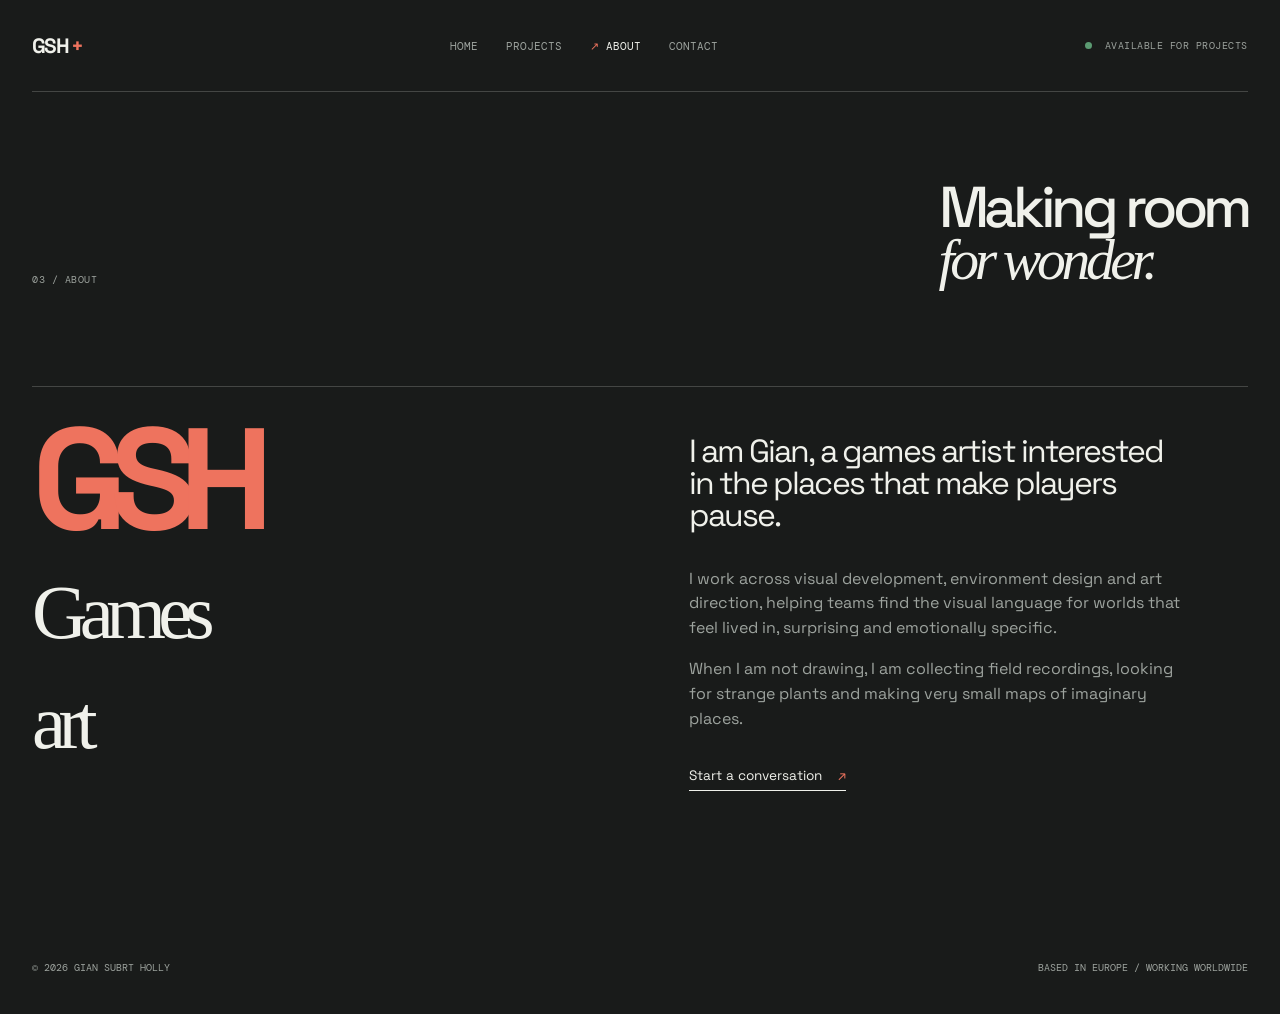
==== about.html @ 165f2a1d "Initial commit message for the changes made to the project." ====
<!doctype html>
<html lang="en">
<head>
  <meta charset="utf-8"><meta name="viewport" content="width=device-width, initial-scale=1"><meta name="description" content="About Gian Subrt Holly, games artist"><title>About | Gian Subrt Holly</title>
  <link rel="preconnect" href="https://fonts.googleapis.com"><link rel="preconnect" href="https://fonts.gstatic.com" crossorigin><link href="https://fonts.googleapis.com/css2?family=DM+Mono:wght@400;500&family=Space+Grotesk:wght@400;500;600;700&display=swap" rel="stylesheet"><link rel="stylesheet" href="styles.css">
</head>
<body>
  <header class="site-header"><a class="brand" href="index.html" aria-label="Gian Subrt Holly home">GSH<span class="brand-mark">+</span></a><nav class="site-nav" aria-label="Primary navigation"><a href="index.html">Home</a><a href="work.html">Projects</a><a class="active" href="about.html">About</a><a href="contact.html">Contact</a></nav><span class="availability"><span class="status-dot"></span> Available for projects</span></header>
  <main class="page-shell inner-page about-page"><div class="page-intro"><p class="eyebrow">03 / About</p><h1>Making room<br><em>for wonder.</em></h1></div><div class="about-grid"><div class="about-stamp">GSH<br><span>Games<br>art</span></div><div class="about-copy"><p class="large-copy">I am Gian, a games artist interested in the places that make players pause.</p><p>I work across visual development, environment design and art direction, helping teams find the visual language for worlds that feel lived in, surprising and emotionally specific.</p><p>When I am not drawing, I am collecting field recordings, looking for strange plants and making very small maps of imaginary places.</p><a class="text-link" href="contact.html">Start a conversation <span>↗</span></a></div></div></main>
  <footer class="site-footer page-shell"><p>© 2026 Gian Subrt Holly</p><p>Based in Europe / Working worldwide</p></footer>
</body>
</html>
---- styles.css ----
:root {
  --ink: #f0f1eb;
  --muted: #9da39e;
  --paper: #191b1a;
  --line: rgba(240, 241, 235, .2);
  --acid: #d7e75b;
  --coral: #ee735e;
  --blue: #8db8bd;
  --max: 1440px;
}

* { box-sizing: border-box; }
html { scroll-behavior: smooth; }
body { margin: 0; background: var(--paper); color: var(--ink); font-family: "Space Grotesk", sans-serif; font-size: 16px; }
a { color: inherit; }
.page-shell { width: min(calc(100% - 64px), var(--max)); margin-inline: auto; }
.site-header { width: min(calc(100% - 64px), var(--max)); min-height: 92px; margin: auto; display: flex; align-items: center; justify-content: space-between; border-bottom: 1px solid var(--line); }
.brand { font-size: 1.3rem; font-weight: 700; text-decoration: none; letter-spacing: -.08em; }
.brand-mark { display: inline-block; color: var(--coral); padding-left: 3px; }
.site-nav { display: flex; gap: 28px; font-family: "DM Mono", monospace; font-size: .7rem; text-transform: uppercase; }
.site-nav a { text-decoration: none; color: var(--muted); transition: color .2s ease; }
.site-nav a:hover, .site-nav a.active { color: var(--ink); }
.site-nav a.active::before { content: "↗ "; color: var(--coral); }
.availability, .eyebrow, .project-index, .contact-details span { font-family: "DM Mono", monospace; text-transform: uppercase; letter-spacing: .05em; font-size: .65rem; }
.availability { color: var(--muted); }
.status-dot { display: inline-block; width: 7px; height: 7px; margin-right: 6px; border-radius: 50%; background: #5b9b72; }
.hero { min-height: 680px; display: flex; flex-direction: column; justify-content: space-between; padding: 76px 0 100px; }
.eyebrow { color: var(--muted); margin: 0; }
.hero-title, h1, h2, h3, p { margin-top: 0; }
.hero-title, h1 { margin-bottom: 0; font-size: clamp(2.1rem, 5vw, 5rem); line-height: .9; letter-spacing: -.075em; font-weight: 500; }
em { font-family: Georgia, serif; font-weight: 400; letter-spacing: -.075em; }
.hero-bottom { display: flex; justify-content: space-between; align-items: flex-end; gap: 30px; }
.hero-intro, .page-lede { max-width: 320px; margin: 0; color: var(--muted); line-height: 1.45; }
.text-link { display: inline-block; text-decoration: none; border-bottom: 1px solid var(--ink); padding-bottom: 6px; font-size: .85rem; }
.text-link span, .email-link span { color: var(--coral); padding-left: 12px; }
.about-home { padding-bottom: 112px; }
.about-home .section-heading { margin-bottom: 24px; }
.about-home .section-heading h2 { font-size: clamp(2rem, 4vw, 3.8rem); }
.about-home-grid { display: grid; grid-template-columns: 1fr 1fr; gap: 8%; border-top: 1px solid var(--line); padding-top: 24px; }
.portrait-placeholder { min-height: 420px; display: flex; align-items: flex-end; padding: 20px; background: #303331; border: 1px solid var(--line); }
.portrait-placeholder span { font-family: "DM Mono", monospace; text-transform: uppercase; font-size: .65rem; line-height: 1.5; color: var(--paper); }
.about-home-copy { max-width: 470px; padding-top: 12px; }
.about-home-copy p { color: var(--muted); line-height: 1.55; }
.about-home-copy .large-copy { color: var(--ink); font-size: 1.65rem; line-height: 1.05; letter-spacing: -.05em; margin-bottom: 26px; }
.about-home-copy .text-link { margin-top: 18px; }
.project-button-grid { display: grid; grid-template-columns: repeat(3, 1fr); gap: 20px; }
.project-button { display: block; text-decoration: none; }
.project-button-image { display: block; position: relative; min-height: 340px; overflow: hidden; transition: filter .25s ease, transform .25s ease; }
.project-button:hover .project-button-image { filter: saturate(1.2); transform: translateY(-5px); }
.project-button-arrow { position: absolute; top: 16px; right: 16px; display: grid; place-items: center; width: 38px; height: 38px; border-radius: 50%; background: var(--acid); font-size: 1.2rem; opacity: 0; transition: opacity .25s ease; }
.project-button:hover .project-button-arrow, .project-button:focus-visible .project-button-arrow { opacity: 1; }
.project-button-label { display: flex; justify-content: space-between; gap: 12px; padding-top: 14px; }
.project-button-label strong { font-size: 1.2rem; font-weight: 500; letter-spacing: -.04em; }
.project-button-label small { color: var(--muted); font-family: "DM Mono", monospace; font-size: .58rem; text-align: right; text-transform: uppercase; line-height: 1.4; }
.template-note { color: var(--muted); font-family: "DM Mono", monospace; font-size: .6rem; margin: 26px 0 0; }
.feature { padding-bottom: 140px; }
.section-heading { display: flex; justify-content: space-between; align-items: flex-start; margin-bottom: 36px; }
.section-heading h2 { font-size: clamp(1.1rem, 2.5vw, 2.5rem); line-height: .96; letter-spacing: -.06em; font-weight: 500; margin-bottom: 0; }
.feature-card { display: block; text-decoration: none; }
.feature-image { min-height: 560px; }
.image-garden { background: radial-gradient(ellipse at 63% 32%, #cadb76 0 9%, transparent 10%), linear-gradient(130deg, #bf7359 0 32%, #ebbb77 33% 48%, #6b8872 49% 72%, #263c3b 73%); position: relative; overflow: hidden; }
.image-garden::after { content: ""; position: absolute; width: 70%; height: 140%; left: 38%; top: 20%; background: #304745; border-radius: 50% 50% 0 0; transform: rotate(20deg); opacity: .8; }
.image-ember { background: linear-gradient(120deg, #ea7255, #f2bd66 42%, #3b3a3c 43%, #1c2527 75%, #896069); }
.image-orbit { background: radial-gradient(circle at 72% 30%, #e8f1c1 0 7%, transparent 8%), linear-gradient(145deg, #547f88 0 31%, #bbd4c3 32% 52%, #e4d18d 53% 65%, #334d5a 66%); }
.feature-meta { padding-top: 18px; display: flex; align-items: flex-start; justify-content: space-between; }
.project-index { color: var(--muted); margin-bottom: 12px; }
.feature-meta h3 { font-size: 1rem; letter-spacing: -.04em; font-weight: 500; margin: 0; }
.arrow { font-size: 1.8rem; }
.ticker { overflow: hidden; background: var(--acid); padding: 18px 0; font-family: "DM Mono", monospace; text-transform: uppercase; font-size: .75rem; }
.ticker-track { width: max-content; display: flex; gap: 42px; animation: drift 28s linear infinite; }
.ticker i { font-style: normal; color: var(--coral); }
.site-footer { padding: 30px 0; display: flex; justify-content: space-between; color: var(--muted); font-family: "DM Mono", monospace; text-transform: uppercase; font-size: .6rem; }
.inner-page { padding: 90px 0 140px; }
.page-intro { display: flex; align-items: flex-end; justify-content: space-between; gap: 40px; margin-bottom: 100px; }
.page-intro h1 { font-size: clamp(1.9rem, 4.5vw, 4.25rem); }
.project-category { margin-bottom: 92px; }
.category-heading { display: grid; grid-template-columns: 70px 1fr 260px 32px; align-items: start; gap: 24px; border-top: 1px solid var(--line); padding: 22px 0 28px; cursor: pointer; list-style: none; }
.category-heading::-webkit-details-marker { display: none; }
.category-toggle { color: var(--coral); font-size: 1.8rem; font-weight: 300; line-height: 1; text-align: right; transition: transform .2s ease; }
.category-toggle::after { content: "open"; display: block; margin-top: 5px; color: var(--muted); font-family: "DM Mono", monospace; font-size: .48rem; letter-spacing: .04em; text-transform: uppercase; }
.project-category[open] .category-toggle { transform: rotate(45deg); }
.project-category[open] .category-toggle::after { content: "close"; transform: rotate(-45deg); }
.project-category[open] .category-heading { border-bottom: 0; }
.category-heading .eyebrow { padding-top: 8px; }
.category-heading h2 { margin: 0; font-size: clamp(1.1rem, 2.5vw, 2.4rem); line-height: .96; letter-spacing: -.06em; font-weight: 500; }
.category-heading h2 em { font-family: inherit; font-size: 1em; font-style: normal; font-weight: inherit; letter-spacing: inherit; }
.category-heading > p:last-child { color: var(--muted); line-height: 1.4; margin: 4px 0 0; }
.category-empty { min-height: 90px; display: flex; align-items: center; justify-content: space-between; border-bottom: 1px solid var(--line); color: var(--muted); font-family: "DM Mono", monospace; font-size: .65rem; text-transform: uppercase; }
.category-empty span { color: var(--coral); font-size: 1.5rem; }
.project-list { border-top: 1px solid var(--line); }
.project-category > .project-list { max-height: 560px; overflow-y: auto; scrollbar-color: var(--coral) var(--paper); scrollbar-width: thin; }
.project { display: grid; grid-template-columns: 1.25fr 1fr; gap: 8%; padding: 32px 0 64px; border-bottom: 1px solid var(--line); }
.project-visual { min-height: 390px; display: block; }
.project-info { padding-top: 16px; max-width: 390px; }
.project-info h2 { font-size: clamp(1.25rem, 2.5vw, 2.5rem); line-height: .92; letter-spacing: -.065em; font-weight: 500; margin: 0 0 24px; }
.project-info p:not(.project-index) { color: var(--muted); line-height: 1.5; margin-bottom: 36px; }
.about-grid { display: grid; grid-template-columns: 1fr 1fr; gap: 8%; border-top: 1px solid var(--line); padding-top: 38px; }
.about-stamp { font-size: 9rem; line-height: .76; letter-spacing: -.12em; font-weight: 700; color: var(--coral); }
.about-stamp span { color: var(--ink); font-family: Georgia, serif; font-weight: 400; font-size: 4.8rem; letter-spacing: -.1em; }
.about-copy { max-width: 500px; padding-top: 10px; }
.about-copy p { color: var(--muted); line-height: 1.55; }
.about-copy .large-copy { color: var(--ink); font-size: 2rem; line-height: 1; letter-spacing: -.06em; margin-bottom: 36px; }
.about-copy .text-link { margin-top: 20px; }
.contact-page h1 { margin: 40px 0 36px; }
.contact-page .page-lede { max-width: 410px; margin-bottom: 66px; }
.email-link { display: inline-block; font-size: clamp(2.3rem, 6vw, 6rem); letter-spacing: -.08em; line-height: 1; text-decoration: none; border-bottom: 2px solid var(--ink); padding-bottom: 12px; }
.contact-details { display: flex; gap: 20%; border-top: 1px solid var(--line); margin-top: 130px; padding-top: 22px; color: var(--muted); line-height: 1.7; }
.contact-details p { min-width: 150px; }
.contact-details span { display: block; color: var(--ink); margin-bottom: 12px; }
.contact-details a { display: block; text-decoration: none; color: var(--ink); }
.project-detail { padding: 90px 0 140px; }
.project-detail h1 { margin: 40px 0 70px; font-size: clamp(2rem, 5vw, 5rem); }
.detail-hero { min-height: 620px; margin-bottom: 70px; }
.detail-grid { display: grid; grid-template-columns: 1fr 1fr; gap: 8%; border-top: 1px solid var(--line); padding-top: 28px; }
.detail-lede { max-width: 360px; font-size: 2rem; line-height: 1; letter-spacing: -.06em; }
.detail-copy { max-width: 500px; color: var(--muted); line-height: 1.55; }
.detail-meta { display: flex; gap: 70px; border-top: 1px solid var(--line); margin-top: 42px; padding-top: 18px; }
.detail-meta p { min-width: 130px; }
.detail-meta span { display: block; color: var(--ink); font-family: "DM Mono", monospace; font-size: .65rem; text-transform: uppercase; margin-bottom: 10px; }
.detail-gallery { display: grid; grid-template-columns: 1fr 1fr; gap: 20px; margin: 110px 0 50px; }
.gallery-placeholder { min-height: 360px; display: flex; align-items: flex-end; padding: 18px; color: var(--paper); font-family: "DM Mono", monospace; font-size: .65rem; text-transform: uppercase; }
.back-link { text-decoration: none; border-bottom: 1px solid var(--ink); padding-bottom: 6px; font-size: .85rem; }
.reveal { animation: enter .8s both; }
.delay-1 { animation-delay: .12s; }.delay-2 { animation-delay: .24s; }
@keyframes enter { from { opacity: 0; transform: translateY(18px); } to { opacity: 1; transform: translateY(0); } }
@keyframes drift { to { transform: translateX(-50%); } }
@media (max-width: 700px) {
  .page-shell, .site-header { width: min(calc(100% - 36px), var(--max)); }
  .site-header { min-height: 74px; flex-wrap: wrap; padding: 16px 0; gap: 16px; }
  .site-nav { order: 3; width: 100%; justify-content: space-between; gap: 8px; font-size: .58rem; }
  .availability { font-size: .56rem; }
  .hero { min-height: 610px; padding: 50px 0 70px; }
  .hero-bottom, .section-heading, .page-intro { display: block; }
  .hero-intro { margin-bottom: 24px; }
  .about-home, .project-buttons { padding-bottom: 84px; }
  .about-home-grid { display: block; }
  .portrait-placeholder { min-height: 360px; margin-bottom: 30px; }
  .project-button-grid { grid-template-columns: 1fr; gap: 42px; }
  .project-button-image { min-height: 300px; }
  .project-button-arrow { opacity: 1; }
  .project-button-label { display: block; }
  .project-button-label small { display: block; text-align: left; margin-top: 5px; }
  .project-detail { padding: 60px 0 80px; }
  .project-detail h1 { margin: 34px 0 42px; }
  .detail-hero { min-height: 360px; margin-bottom: 50px; }
  .detail-grid, .detail-gallery { display: block; }
  .detail-lede { font-size: 1.7rem; margin-bottom: 42px; }
  .detail-meta { gap: 28px; }
  .detail-gallery { margin: 70px 0 42px; }
  .gallery-placeholder { min-height: 260px; margin-bottom: 20px; }
  .section-heading h2 { margin-top: 28px; }
  .feature-image { min-height: 360px; }
  .feature { padding-bottom: 84px; }
  .inner-page { padding: 60px 0 80px; }
  .page-intro { margin-bottom: 60px; }
  .page-lede { margin-top: 28px; }
  .project-category { margin-bottom: 64px; }
  .category-heading { display: block; position: relative; padding-bottom: 22px; padding-right: 42px; }
  .category-toggle { position: absolute; top: 22px; right: 0; }
  .category-heading h2 { margin: 14px 0 18px; }
  .category-heading > p:last-child { max-width: 280px; }
  .project { display: block; padding-bottom: 48px; }
  .project-visual { min-height: 260px; margin-bottom: 28px; }
  .about-grid { display: block; }
  .about-stamp { font-size: 6rem; margin-bottom: 60px; }
  .about-stamp span { font-size: 3.2rem; }
  .contact-page h1 { margin-top: 34px; }
  .email-link { font-size: 2rem; }
  .contact-details { margin-top: 90px; gap: 40px; }
  .site-footer { display: block; line-height: 1.8; }
}
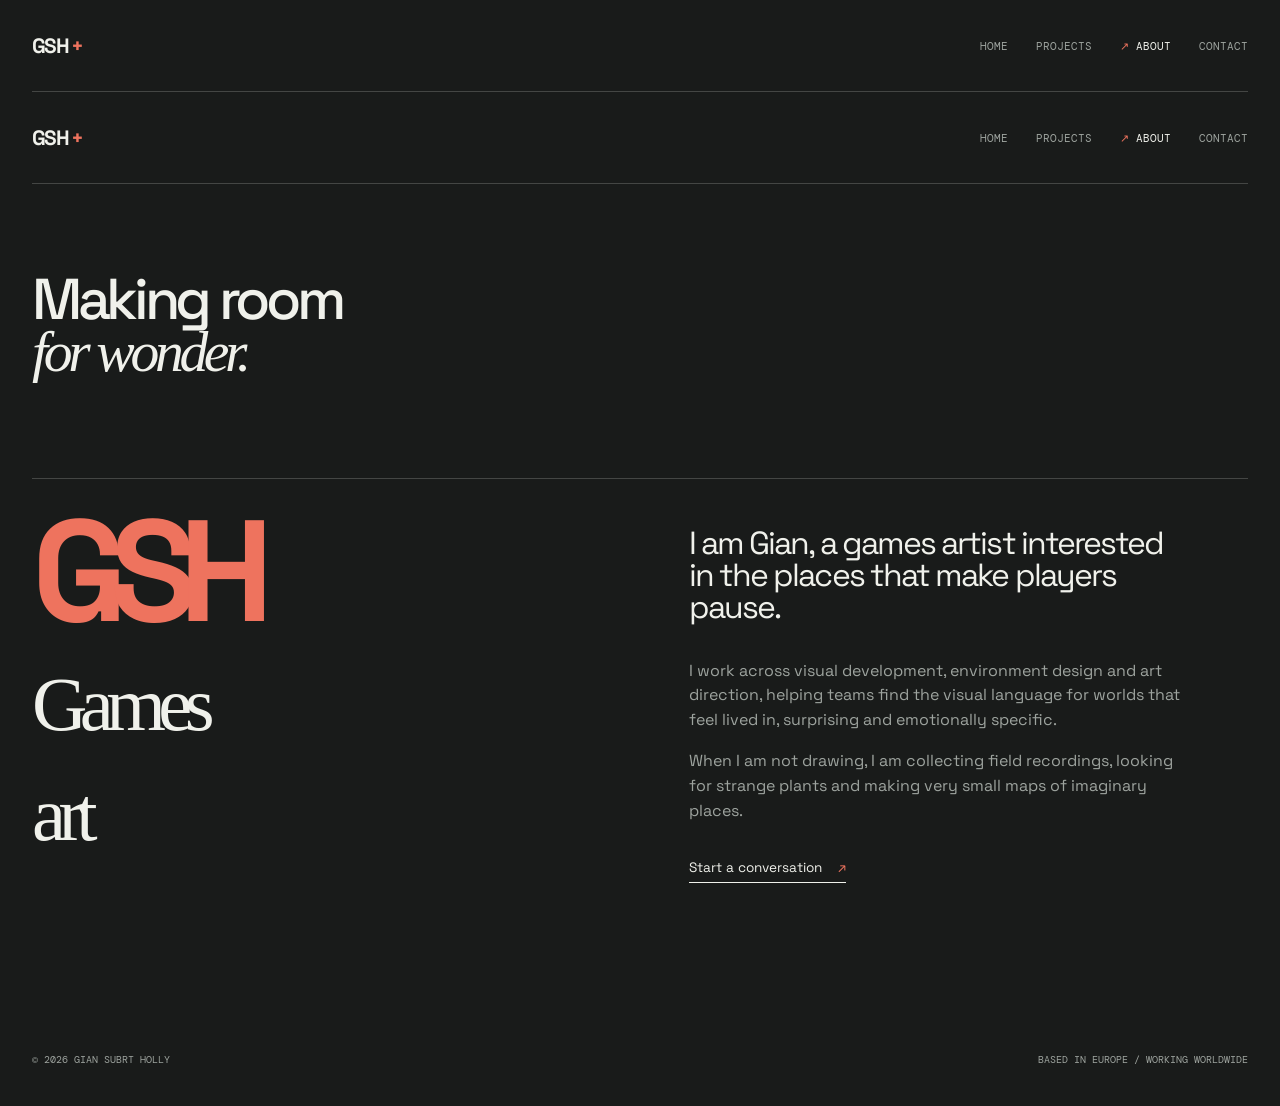
==== commit 5bb48b2b: "Homepage and projects page updated with new content and links. Added a new "Projects Test" link in t" ====
--- a/about.html
+++ b/about.html
@@ -5,8 +5,9 @@
   <link rel="preconnect" href="https://fonts.googleapis.com"><link rel="preconnect" href="https://fonts.gstatic.com" crossorigin><link href="https://fonts.googleapis.com/css2?family=DM+Mono:wght@400;500&family=Space+Grotesk:wght@400;500;600;700&display=swap" rel="stylesheet"><link rel="stylesheet" href="styles.css">
 </head>
 <body>
-  <header class="site-header"><a class="brand" href="index.html" aria-label="Gian Subrt Holly home">GSH<span class="brand-mark">+</span></a><nav class="site-nav" aria-label="Primary navigation"><a href="index.html">Home</a><a href="work.html">Projects</a><a class="active" href="about.html">About</a><a href="contact.html">Contact</a></nav><span class="availability"><span class="status-dot"></span> Available for projects</span></header>
-  <main class="page-shell inner-page about-page"><div class="page-intro"><p class="eyebrow">03 / About</p><h1>Making room<br><em>for wonder.</em></h1></div><div class="about-grid"><div class="about-stamp">GSH<br><span>Games<br>art</span></div><div class="about-copy"><p class="large-copy">I am Gian, a games artist interested in the places that make players pause.</p><p>I work across visual development, environment design and art direction, helping teams find the visual language for worlds that feel lived in, surprising and emotionally specific.</p><p>When I am not drawing, I am collecting field recordings, looking for strange plants and making very small maps of imaginary places.</p><a class="text-link" href="contact.html">Start a conversation <span>↗</span></a></div></div></main>
+  <header class="site-header"><a class="brand" href="index.html" aria-label="Gian Subrt Holly home">GSH<span class="brand-mark">+</span></a><nav class="site-nav" aria-label="Primary navigation"><a href="index.html">Home</a><a href="work.html">Projects</a><a class="active" href="about.html">About</a><a href="contact.html">Contact</a></nav></header>
+    <header class="site-header"><a class="brand" href="index.html" aria-label="Gian Subrt Holly home">GSH<span class="brand-mark">+</span></a><nav class="site-nav" aria-label="Primary navigation"><a href="index.html">Home</a><a href="work.html">Projects</a><a class="active" href="about.html">About</a><a href="contact.html">Contact</a></nav></header>
+  <main class="page-shell inner-page about-page"><div class="page-intro"><h1>Making room<br><em>for wonder.</em></h1></div><div class="about-grid"><div class="about-stamp">GSH<br><span>Games<br>art</span></div><div class="about-copy"><p class="large-copy">I am Gian, a games artist interested in the places that make players pause.</p><p>I work across visual development, environment design and art direction, helping teams find the visual language for worlds that feel lived in, surprising and emotionally specific.</p><p>When I am not drawing, I am collecting field recordings, looking for strange plants and making very small maps of imaginary places.</p><a class="text-link" href="contact.html">Start a conversation <span>↗</span></a></div></div></main>
   <footer class="site-footer page-shell"><p>© 2026 Gian Subrt Holly</p><p>Based in Europe / Working worldwide</p></footer>
 </body>
 </html>
--- a/styles.css
+++ b/styles.css
@@ -7,6 +7,43 @@
   --coral: #ee735e;
   --blue: #8db8bd;
   --max: 1440px;
+}
+
+/* Projects Test layout */
+.test-page { padding: 72px 0 100px; }
+.test-intro { display: flex; align-items: flex-end; justify-content: space-between; gap: 40px; margin-bottom: 46px; }
+.test-intro h1 { font-size: clamp(2rem, 5vw, 5rem); }
+.test-intro p { max-width: 220px; margin: 0; color: var(--muted); line-height: 1.45; }
+.test-layout { display: grid; grid-template-columns: minmax(220px, .7fr) minmax(0, 1.3fr); min-height: 620px; border-top: 1px solid var(--line); border-bottom: 1px solid var(--line); }
+.test-categories { padding: 12px 32px 12px 0; border-right: 1px solid var(--line); }
+.test-category { width: 100%; display: flex; align-items: center; justify-content: space-between; gap: 12px; padding: 20px 0; border: 0; border-bottom: 1px solid var(--line); background: transparent; color: var(--muted); cursor: pointer; font: inherit; font-size: 1.15rem; text-align: left; transition: color .2s ease, padding .2s ease; }
+.test-category:hover, .test-category.is-active { padding-left: 10px; color: var(--ink); }
+.test-category span { color: var(--coral); font-size: 1.2rem; opacity: 0; transition: opacity .2s ease; }
+.test-category:hover span, .test-category.is-active span { opacity: 1; }
+.test-project-panel { min-width: 0; padding-left: 32px; }
+.test-panel-heading { display: flex; justify-content: space-between; align-items: baseline; gap: 20px; padding: 22px 0 18px; border-bottom: 1px solid var(--line); }
+.test-panel-heading p { margin: 0; font-size: 1.5rem; letter-spacing: -.05em; }
+.test-panel-heading span { color: var(--muted); font-family: "DM Mono", monospace; font-size: .6rem; text-transform: uppercase; }
+.test-project-scroll { height: 560px; overflow-y: auto; padding-right: 20px; scrollbar-color: var(--coral) var(--paper); scrollbar-width: thin; }
+.test-project-card { display: grid; grid-template-columns: 150px 1fr auto; align-items: center; gap: 18px; padding: 18px 0; border-bottom: 1px solid var(--line); text-decoration: none; }
+.test-project-image { position: relative; display: block; height: 92px; overflow: hidden; }
+.test-project-image > span { position: absolute; right: 9px; bottom: 7px; color: var(--paper); font-family: "DM Mono", monospace; font-size: .6rem; }
+.test-project-copy strong, .test-project-copy small { display: block; }
+.test-project-copy strong { font-size: 1.1rem; font-weight: 500; letter-spacing: -.04em; }
+.test-project-copy small { margin-top: 7px; color: var(--muted); font-family: "DM Mono", monospace; font-size: .56rem; text-transform: uppercase; }
+.test-project-arrow { color: var(--coral); font-size: 1.5rem; }
+@media (max-width: 700px) {
+  .test-page { padding: 50px 0 70px; }
+  .test-intro { display: block; margin-bottom: 30px; }
+  .test-intro p { margin-top: 18px; }
+  .test-layout { display: block; min-height: 0; }
+  .test-categories { padding: 0; border-right: 0; }
+  .test-category { padding: 15px 0; font-size: 1rem; }
+  .test-project-panel { padding: 0; }
+  .test-project-scroll { height: 430px; padding-right: 12px; }
+  .test-project-card { grid-template-columns: 100px 1fr auto; gap: 12px; }
+  .test-project-image { height: 70px; }
+  .test-project-copy strong { font-size: .95rem; }
 }
 
 * { box-sizing: border-box; }
@@ -24,12 +61,13 @@
 .availability, .eyebrow, .project-index, .contact-details span { font-family: "DM Mono", monospace; text-transform: uppercase; letter-spacing: .05em; font-size: .65rem; }
 .availability { color: var(--muted); }
 .status-dot { display: inline-block; width: 7px; height: 7px; margin-right: 6px; border-radius: 50%; background: #5b9b72; }
-.hero { min-height: 680px; display: flex; flex-direction: column; justify-content: space-between; padding: 76px 0 100px; }
+.hero { min-height: 275px; display: flex; flex-direction: column; justify-content: flex-start; padding: 76px 0 30px; }
 .eyebrow { color: var(--muted); margin: 0; }
 .hero-title, h1, h2, h3, p { margin-top: 0; }
 .hero-title, h1 { margin-bottom: 0; font-size: clamp(2.1rem, 5vw, 5rem); line-height: .9; letter-spacing: -.075em; font-weight: 500; }
+.hero-role { margin: 18px 0 0; color: var(--muted); font-family: "DM Mono", monospace; font-size: .75rem; line-height: 1.4; text-transform: uppercase; }
 em { font-family: Georgia, serif; font-weight: 400; letter-spacing: -.075em; }
-.hero-bottom { display: flex; justify-content: space-between; align-items: flex-end; gap: 30px; }
+.hero-bottom { display: flex; justify-content: space-between; align-items: flex-end; gap: 30px; margin-top: 130px; }
 .hero-intro, .page-lede { max-width: 320px; margin: 0; color: var(--muted); line-height: 1.45; }
 .text-link { display: inline-block; text-decoration: none; border-bottom: 1px solid var(--ink); padding-bottom: 6px; font-size: .85rem; }
 .text-link span, .email-link span { color: var(--coral); padding-left: 12px; }
@@ -43,6 +81,7 @@
 .about-home-copy p { color: var(--muted); line-height: 1.55; }
 .about-home-copy .large-copy { color: var(--ink); font-size: 1.65rem; line-height: 1.05; letter-spacing: -.05em; margin-bottom: 26px; }
 .about-home-copy .text-link { margin-top: 18px; }
+.project-buttons .projects-link { margin: 0 0 0 auto; align-self: center; }
 .project-button-grid { display: grid; grid-template-columns: repeat(3, 1fr); gap: 20px; }
 .project-button { display: block; text-decoration: none; }
 .project-button-image { display: block; position: relative; min-height: 340px; overflow: hidden; transition: filter .25s ease, transform .25s ease; }
@@ -129,7 +168,10 @@
   .site-header { min-height: 74px; flex-wrap: wrap; padding: 16px 0; gap: 16px; }
   .site-nav { order: 3; width: 100%; justify-content: space-between; gap: 8px; font-size: .58rem; }
   .availability { font-size: .56rem; }
-  .hero { min-height: 610px; padding: 50px 0 70px; }
+  .hero { min-height: 215px; padding: 50px 0 25px; }
+  .hero-role { max-width: 250px; margin-top: 14px; }
+  .project-buttons .projects-link { display: block; margin: 18px 0 0; }
+  .hero-bottom { margin-top: 80px; }
   .hero-bottom, .section-heading, .page-intro { display: block; }
   .hero-intro { margin-bottom: 24px; }
   .about-home, .project-buttons { padding-bottom: 84px; }
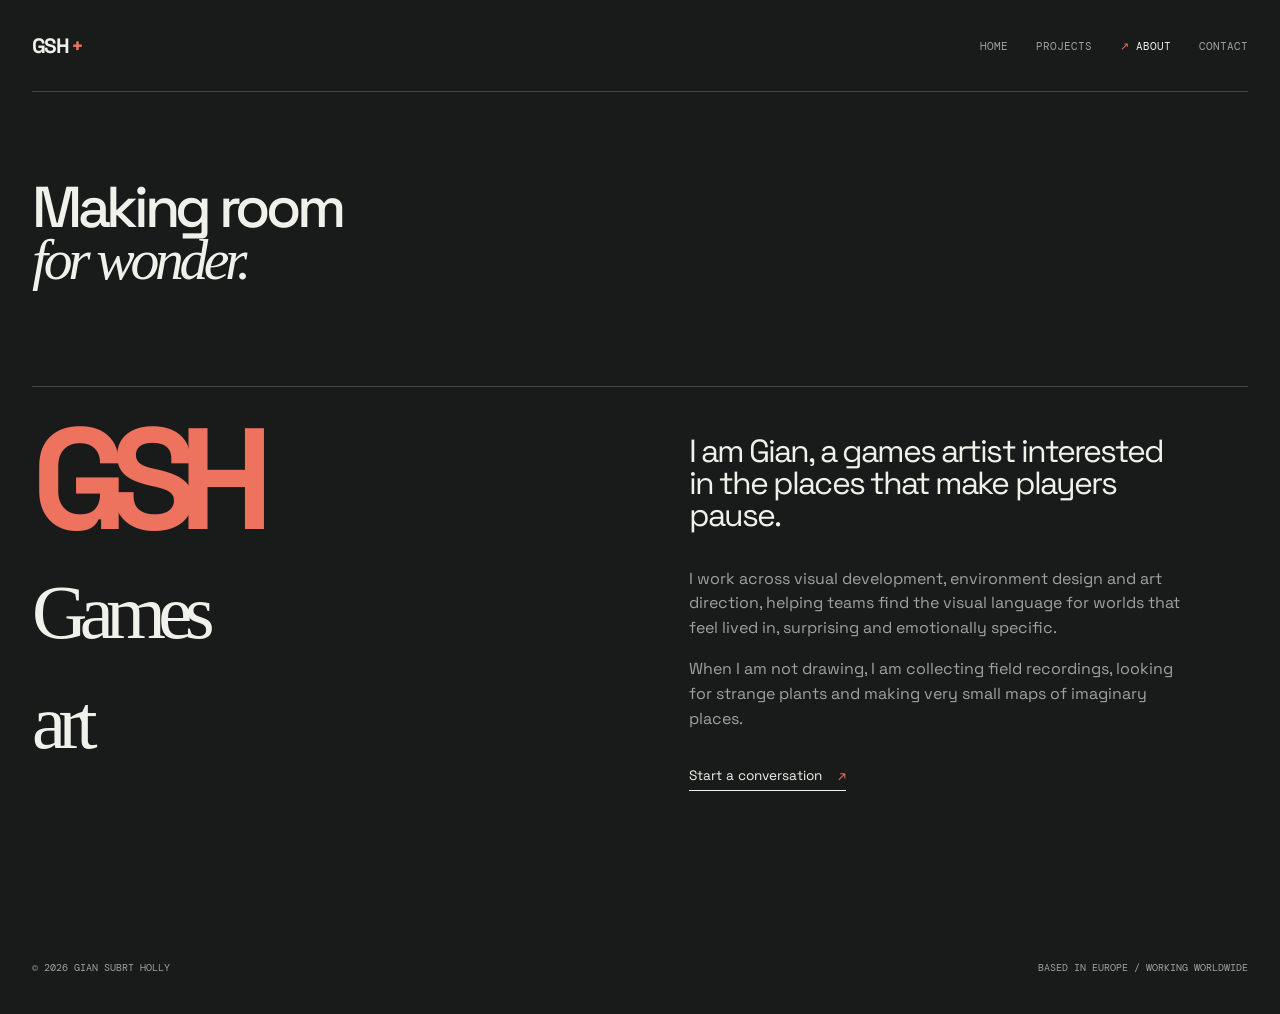
==== commit 1c9dd171: "Duplicate Heading Fix" ====
--- a/about.html
+++ b/about.html
@@ -2,11 +2,10 @@
 <html lang="en">
 <head>
   <meta charset="utf-8"><meta name="viewport" content="width=device-width, initial-scale=1"><meta name="description" content="About Gian Subrt Holly, games artist"><title>About | Gian Subrt Holly</title>
-  <link rel="preconnect" href="https://fonts.googleapis.com"><link rel="preconnect" href="https://fonts.gstatic.com" crossorigin><link href="https://fonts.googleapis.com/css2?family=DM+Mono:wght@400;500&family=Space+Grotesk:wght@400;500;600;700&display=swap" rel="stylesheet"><link rel="stylesheet" href="styles.css">
+  <link rel="preconnect" href="https://fonts.googleapis.com"><link rel="preconnect" href="https://fonts.gstatic.com" crossorigin><link href="https://fonts.googleapis.com/css2?family=DM+Mono:wght@400;500&family=Space+Grotesk:wght@400;500;600;700&display=swap" rel="stylesheet"><link rel="stylesheet" href="styles.css?v=3">
 </head>
 <body>
   <header class="site-header"><a class="brand" href="index.html" aria-label="Gian Subrt Holly home">GSH<span class="brand-mark">+</span></a><nav class="site-nav" aria-label="Primary navigation"><a href="index.html">Home</a><a href="work.html">Projects</a><a class="active" href="about.html">About</a><a href="contact.html">Contact</a></nav></header>
-    <header class="site-header"><a class="brand" href="index.html" aria-label="Gian Subrt Holly home">GSH<span class="brand-mark">+</span></a><nav class="site-nav" aria-label="Primary navigation"><a href="index.html">Home</a><a href="work.html">Projects</a><a class="active" href="about.html">About</a><a href="contact.html">Contact</a></nav></header>
   <main class="page-shell inner-page about-page"><div class="page-intro"><h1>Making room<br><em>for wonder.</em></h1></div><div class="about-grid"><div class="about-stamp">GSH<br><span>Games<br>art</span></div><div class="about-copy"><p class="large-copy">I am Gian, a games artist interested in the places that make players pause.</p><p>I work across visual development, environment design and art direction, helping teams find the visual language for worlds that feel lived in, surprising and emotionally specific.</p><p>When I am not drawing, I am collecting field recordings, looking for strange plants and making very small maps of imaginary places.</p><a class="text-link" href="contact.html">Start a conversation <span>↗</span></a></div></div></main>
   <footer class="site-footer page-shell"><p>© 2026 Gian Subrt Holly</p><p>Based in Europe / Working worldwide</p></footer>
 </body>
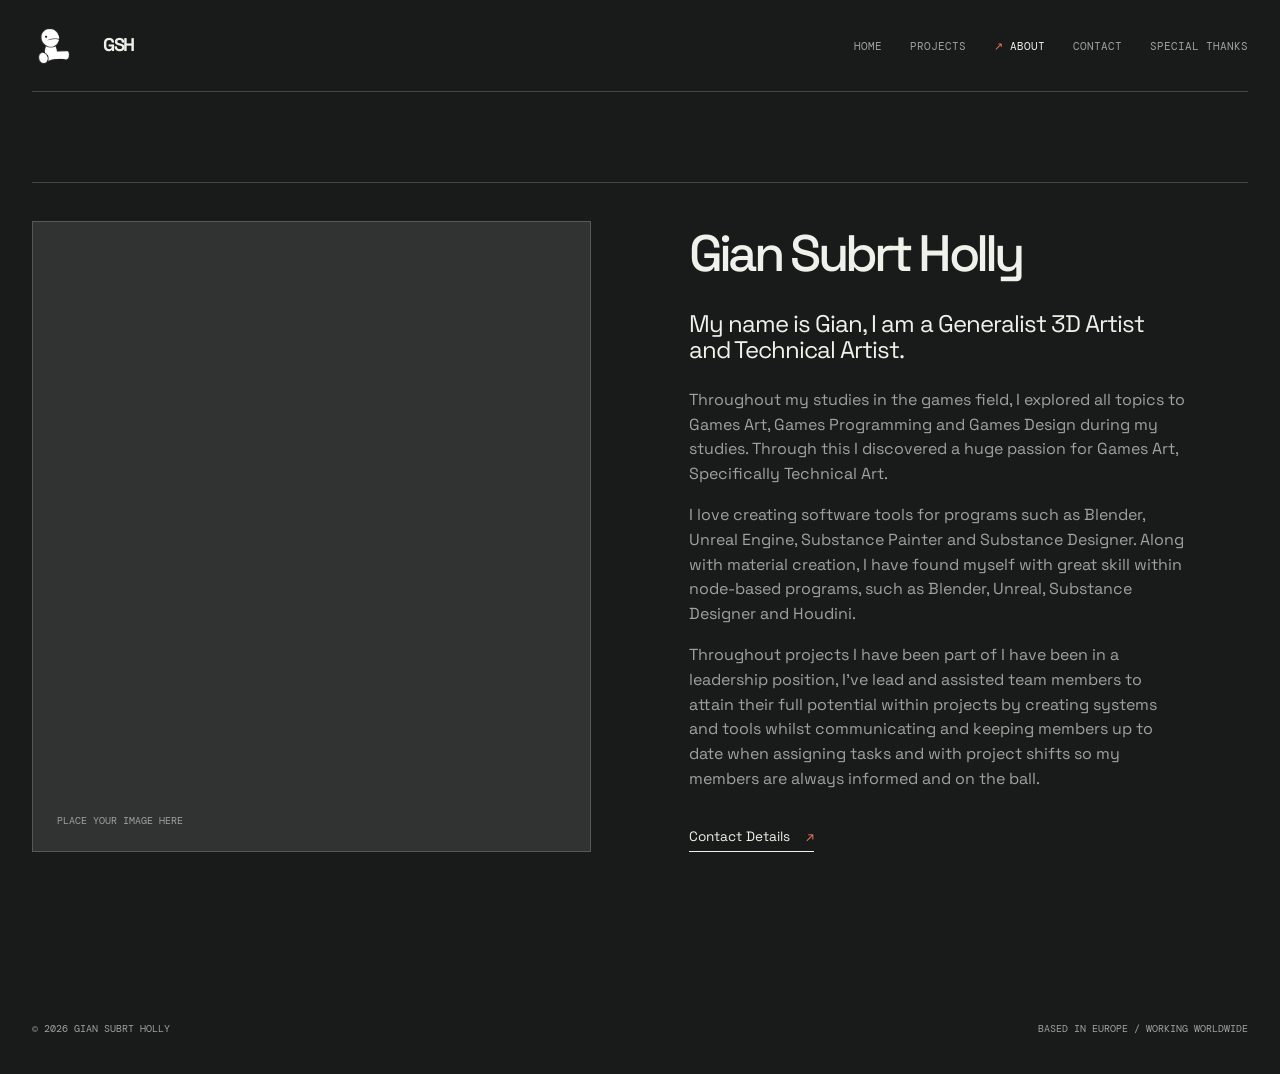
==== commit dffe470c: "Further Development" ====
--- a/about.html
+++ b/about.html
@@ -5,8 +5,8 @@
   <link rel="preconnect" href="https://fonts.googleapis.com"><link rel="preconnect" href="https://fonts.gstatic.com" crossorigin><link href="https://fonts.googleapis.com/css2?family=DM+Mono:wght@400;500&family=Space+Grotesk:wght@400;500;600;700&display=swap" rel="stylesheet"><link rel="stylesheet" href="styles.css?v=3">
 </head>
 <body>
-  <header class="site-header"><a class="brand" href="index.html" aria-label="Gian Subrt Holly home">GSH<span class="brand-mark">+</span></a><nav class="site-nav" aria-label="Primary navigation"><a href="index.html">Home</a><a href="work.html">Projects</a><a class="active" href="about.html">About</a><a href="contact.html">Contact</a></nav></header>
-  <main class="page-shell inner-page about-page"><div class="page-intro"><h1>Making room<br><em>for wonder.</em></h1></div><div class="about-grid"><div class="about-stamp">GSH<br><span>Games<br>art</span></div><div class="about-copy"><p class="large-copy">I am Gian, a games artist interested in the places that make players pause.</p><p>I work across visual development, environment design and art direction, helping teams find the visual language for worlds that feel lived in, surprising and emotionally specific.</p><p>When I am not drawing, I am collecting field recordings, looking for strange plants and making very small maps of imaginary places.</p><a class="text-link" href="contact.html">Start a conversation <span>↗</span></a></div></div></main>
+  <header class="site-header"><a class="brand" href="index.html" aria-label="Gian Subrt Holly home">GSH<span class="brand-mark">+</span></a><nav class="site-nav" aria-label="Primary navigation"><a href="index.html">Home</a><a href="work.html">Projects</a><a class="active" href="about.html">About</a><a href="contact.html">Contact</a><a href="special-thanks.html">Special thanks</a></nav></header>
+  <main class="page-shell inner-page about-page"><div class="about-grid"><div class="about-photo-placeholder" role="img" aria-label="Placeholder for an About page image"><span>Place your image here</span></div><div class="about-copy"><h1>Gian Subrt Holly</h1><p>My name is Gian, I am a Generalist 3D Artist and Technical Artist.</p><p>Throughout my studies in the games field, I explored all topics to Games Art, Games Programming and Games Design during my studies. Through this I discovered a huge passion for Games Art, Specifically Technical Art.</p><p>I love creating software tools for programs such as Blender, Unreal Engine, Substance Painter and Substance Designer. Along with material creation, I have found myself with great skill within node-based programs, such as Blender, Unreal, Substance Designer and Houdini.</p><p>Throughout projects I have been part of I have been in a leadership position, I've lead and assisted team members to attain their full potential within projects by creating systems and tools whilst communicating and keeping members up to date when assigning tasks and with project shifts so my members are always informed and on the ball.</p><a class="text-link" href="contact.html">Contact Details <span>↗</span></a></div></div></main>
   <footer class="site-footer page-shell"><p>© 2026 Gian Subrt Holly</p><p>Based in Europe / Working worldwide</p></footer>
 </body>
 </html>
--- a/styles.css
+++ b/styles.css
@@ -52,7 +52,9 @@
 a { color: inherit; }
 .page-shell { width: min(calc(100% - 64px), var(--max)); margin-inline: auto; }
 .site-header { width: min(calc(100% - 64px), var(--max)); min-height: 92px; margin: auto; display: flex; align-items: center; justify-content: space-between; border-bottom: 1px solid var(--line); }
-.brand { font-size: 1.3rem; font-weight: 700; text-decoration: none; letter-spacing: -.08em; }
+.brand { display: inline-flex; align-items: center; gap: 8px; width: auto; height: 44px; overflow: hidden; font-size: 0; text-decoration: none; }
+.brand::before { content: ""; display: block; width: 44px; height: 44px; background: url("assets/icons/ZingaSit.png") center / contain no-repeat; }
+.brand::after { content: "GSH"; display: block; color: var(--ink); font-family: "Space Grotesk", sans-serif; font-size: 1.15rem; font-weight: 700; letter-spacing: -.08em; line-height: 1; }
 .brand-mark { display: inline-block; color: var(--coral); padding-left: 3px; }
 .site-nav { display: flex; gap: 28px; font-family: "DM Mono", monospace; font-size: .7rem; text-transform: uppercase; }
 .site-nav a { text-decoration: none; color: var(--muted); transition: color .2s ease; }
@@ -134,19 +136,43 @@
 .project-info h2 { font-size: clamp(1.25rem, 2.5vw, 2.5rem); line-height: .92; letter-spacing: -.065em; font-weight: 500; margin: 0 0 24px; }
 .project-info p:not(.project-index) { color: var(--muted); line-height: 1.5; margin-bottom: 36px; }
 .about-grid { display: grid; grid-template-columns: 1fr 1fr; gap: 8%; border-top: 1px solid var(--line); padding-top: 38px; }
+.about-photo-placeholder { min-height: 620px; display: flex; align-items: flex-end; padding: 24px; border: 1px solid var(--line); background: #303331; }
+.about-photo-placeholder span { color: var(--muted); font-family: "DM Mono", monospace; font-size: .65rem; text-transform: uppercase; }
 .about-stamp { font-size: 9rem; line-height: .76; letter-spacing: -.12em; font-weight: 700; color: var(--coral); }
 .about-stamp span { color: var(--ink); font-family: Georgia, serif; font-weight: 400; font-size: 4.8rem; letter-spacing: -.1em; }
 .about-copy { max-width: 500px; padding-top: 10px; }
+.about-copy h1 { margin: 0 0 34px; font-size: clamp(2rem, 4vw, 4rem); }
 .about-copy p { color: var(--muted); line-height: 1.55; }
+.about-copy h1 + p { color: var(--ink); font-size: 1.5rem; line-height: 1.1; letter-spacing: -.04em; }
 .about-copy .large-copy { color: var(--ink); font-size: 2rem; line-height: 1; letter-spacing: -.06em; margin-bottom: 36px; }
 .about-copy .text-link { margin-top: 20px; }
 .contact-page h1 { margin: 40px 0 36px; }
 .contact-page .page-lede { max-width: 410px; margin-bottom: 66px; }
-.email-link { display: inline-block; font-size: clamp(2.3rem, 6vw, 6rem); letter-spacing: -.08em; line-height: 1; text-decoration: none; border-bottom: 2px solid var(--ink); padding-bottom: 12px; }
-.contact-details { display: flex; gap: 20%; border-top: 1px solid var(--line); margin-top: 130px; padding-top: 22px; color: var(--muted); line-height: 1.7; }
-.contact-details p { min-width: 150px; }
-.contact-details span { display: block; color: var(--ink); margin-bottom: 12px; }
-.contact-details a { display: block; text-decoration: none; color: var(--ink); }
+.email-link { display: inline-block; font-size: clamp(1.15rem, 3vw, 3rem); letter-spacing: -.06em; line-height: 1; text-decoration: none; border-bottom: 2px solid var(--ink); padding-bottom: 12px; }
+.email-link img { width: .7em; height: .7em; margin-right: .2em; vertical-align: -.02em; filter: invert(1); }
+.contact-action { display: flex; align-items: center; gap: 11px; }
+.contact-action img { width: 15px; height: 15px; flex: 0 0 15px; filter: invert(1); }
+.thanks-page { min-height: 650px; padding: 80px 0 120px; display: grid; grid-template-columns: 180px minmax(0, 1fr); align-items: center; gap: 8%; }
+.thanks-icon { display: grid; place-items: center; width: 180px; height: 180px; border: 1px solid var(--line); background: #242725; }
+.thanks-icon img { width: 135px; height: 135px; object-fit: contain; }
+.thanks-card { max-width: 680px; padding: 54px; border: 1px solid var(--line); background: #242725; }
+.thanks-label { margin: 0 0 20px; color: var(--muted); font-family: "DM Mono", monospace; font-size: .65rem; text-transform: uppercase; }
+.thanks-card h1 { margin: 0 0 42px; font-size: clamp(2rem, 5vw, 5rem); }
+.thanks-social { display: inline-flex; align-items: center; gap: 12px; color: var(--ink); text-decoration: none; border-bottom: 1px solid var(--ink); padding-bottom: 8px; }
+.thanks-social img { width: 22px; height: 22px; filter: invert(1); }
+.thanks-social span { color: var(--coral); }
+.contact-split { display: grid; grid-template-columns: minmax(0, 1fr) minmax(300px, 1fr); min-height: 440px; border-top: 1px solid var(--line); border-bottom: 1px solid var(--line); }
+.contact-left { padding: 20px 8% 40px 0; }
+.contact-page h1 { margin: 0 0 44px; }
+.phone-block { margin-top: 150px; color: var(--muted); line-height: 1.7; }
+.phone-block > span, .find-me > span { display: block; color: var(--ink); margin-bottom: 14px; font-family: "DM Mono", monospace; font-size: .65rem; letter-spacing: .05em; text-transform: uppercase; }
+.phone-block a { color: var(--ink); }
+.find-me { min-width: 0; margin: 0; padding: 24px 32px; border-left: 1px solid var(--line); background: #242725; align-self: stretch; }
+.find-me .contact-action { display: flex; flex-direction: column; align-items: flex-start; justify-content: space-between; min-height: 175px; padding: 20px; border: 1px solid var(--line); color: var(--ink); font-size: 1.05rem; line-height: 1.3; text-decoration: none; transition: border-color .2s ease, background .2s ease; }
+.find-me .contact-action:hover { border-color: var(--ink); background: #303331; }
+.find-me .contact-action img { width: 60px; height: 60px; flex: 0 0 60px; }
+.find-me > .contact-action { display: inline-flex; width: calc(50% - 10px); margin-right: 16px; vertical-align: top; }
+.find-me > .contact-action:last-child { margin-right: 0; }
 .project-detail { padding: 90px 0 140px; }
 .project-detail h1 { margin: 40px 0 70px; font-size: clamp(2rem, 5vw, 5rem); }
 .detail-hero { min-height: 620px; margin-bottom: 70px; }
@@ -204,10 +230,23 @@
   .project { display: block; padding-bottom: 48px; }
   .project-visual { min-height: 260px; margin-bottom: 28px; }
   .about-grid { display: block; }
+  .about-photo-placeholder { min-height: 360px; margin-bottom: 36px; }
   .about-stamp { font-size: 6rem; margin-bottom: 60px; }
   .about-stamp span { font-size: 3.2rem; }
   .contact-page h1 { margin-top: 34px; }
   .email-link { font-size: 2rem; }
-  .contact-details { margin-top: 90px; gap: 40px; }
+  .contact-split { display: block; min-height: 0; }
+  .contact-left { padding: 22px 0 42px; }
+  .contact-page h1 { margin-bottom: 34px; }
+  .phone-block { margin-top: 70px; }
+  .find-me { min-height: 220px; border-top: 1px solid var(--line); border-left: 0; padding: 24px 16px; }
+  .find-me .contact-action { min-height: 145px; padding: 14px; font-size: .85rem; }
+  .find-me .contact-action img { width: 48px; height: 48px; flex-basis: 48px; }
+  .find-me > .contact-action { width: calc(50% - 8px); margin-right: 12px; }
+  .contact-details { margin-top: 90px; gap: 40px; display: block; }
+  .thanks-page { min-height: 0; padding: 60px 0 80px; display: block; }
+  .thanks-icon { width: 140px; height: 140px; margin-bottom: 28px; }
+  .thanks-icon img { width: 105px; height: 105px; }
+  .thanks-card { padding: 30px 24px; }
   .site-footer { display: block; line-height: 1.8; }
 }
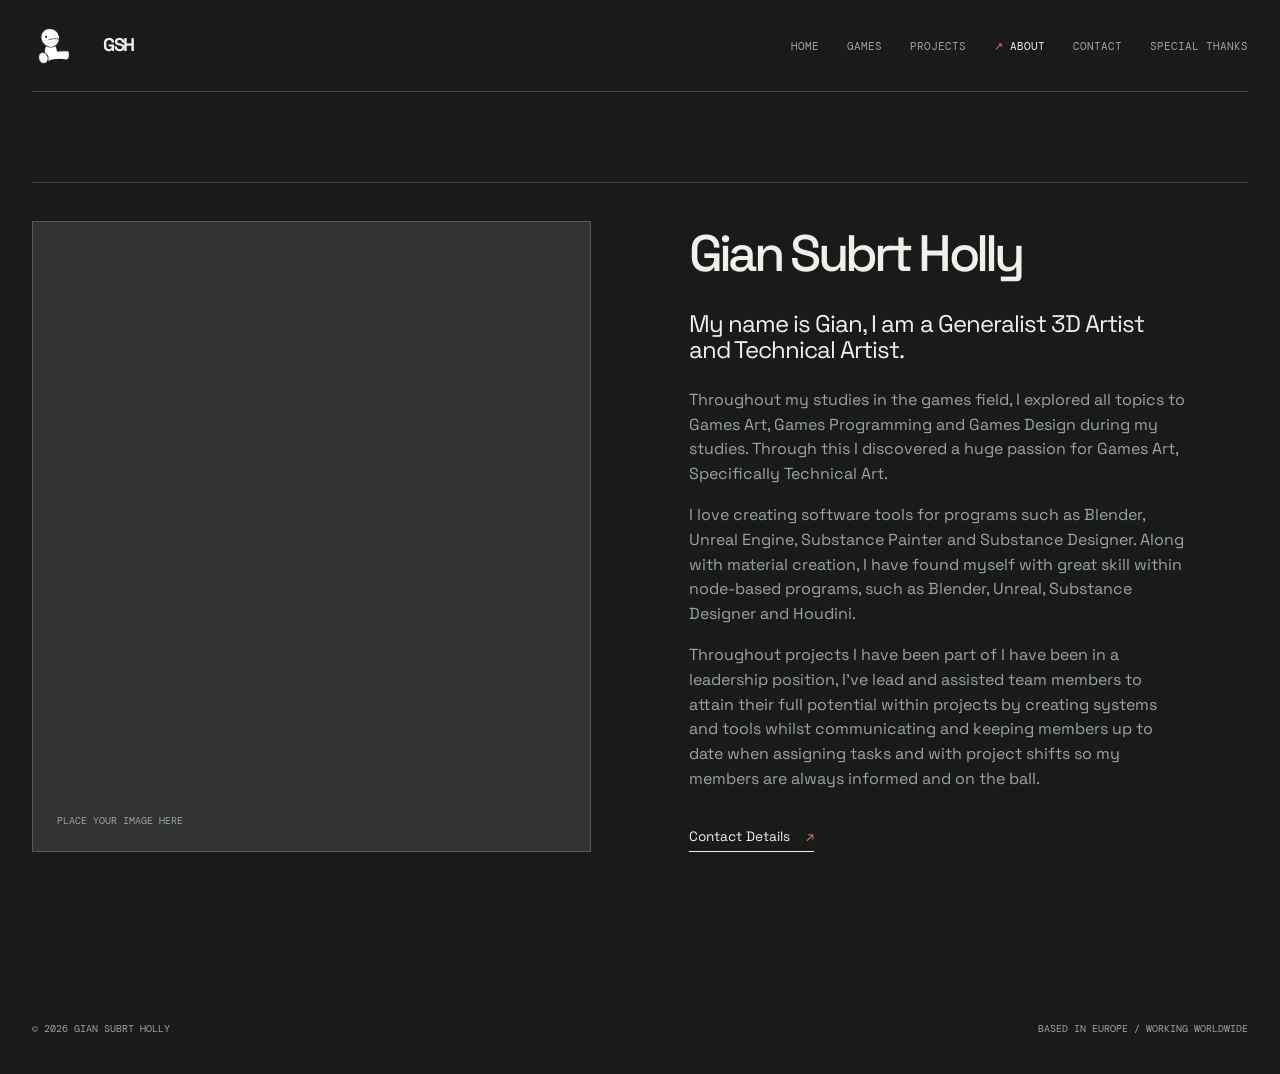
==== commit 98056d8d: "Finishing Tests Editing System" ====
--- a/about.html
+++ b/about.html
@@ -5,7 +5,7 @@
   <link rel="preconnect" href="https://fonts.googleapis.com"><link rel="preconnect" href="https://fonts.gstatic.com" crossorigin><link href="https://fonts.googleapis.com/css2?family=DM+Mono:wght@400;500&family=Space+Grotesk:wght@400;500;600;700&display=swap" rel="stylesheet"><link rel="stylesheet" href="styles.css?v=3">
 </head>
 <body>
-  <header class="site-header"><a class="brand" href="index.html" aria-label="Gian Subrt Holly home">GSH<span class="brand-mark">+</span></a><nav class="site-nav" aria-label="Primary navigation"><a href="index.html">Home</a><a href="work.html">Projects</a><a class="active" href="about.html">About</a><a href="contact.html">Contact</a><a href="special-thanks.html">Special thanks</a></nav></header>
+  <header class="site-header"><a class="brand" href="index.html" aria-label="Gian Subrt Holly home">GSH<span class="brand-mark">+</span></a><nav class="site-nav" aria-label="Primary navigation"><a href="index.html">Home</a><a href="games.html">Games</a><a href="work.html">Projects</a><a class="active" href="about.html">About</a><a href="contact.html">Contact</a><a href="special-thanks.html">Special thanks</a></nav></header>
   <main class="page-shell inner-page about-page"><div class="about-grid"><div class="about-photo-placeholder" role="img" aria-label="Placeholder for an About page image"><span>Place your image here</span></div><div class="about-copy"><h1>Gian Subrt Holly</h1><p>My name is Gian, I am a Generalist 3D Artist and Technical Artist.</p><p>Throughout my studies in the games field, I explored all topics to Games Art, Games Programming and Games Design during my studies. Through this I discovered a huge passion for Games Art, Specifically Technical Art.</p><p>I love creating software tools for programs such as Blender, Unreal Engine, Substance Painter and Substance Designer. Along with material creation, I have found myself with great skill within node-based programs, such as Blender, Unreal, Substance Designer and Houdini.</p><p>Throughout projects I have been part of I have been in a leadership position, I've lead and assisted team members to attain their full potential within projects by creating systems and tools whilst communicating and keeping members up to date when assigning tasks and with project shifts so my members are always informed and on the ball.</p><a class="text-link" href="contact.html">Contact Details <span>↗</span></a></div></div></main>
   <footer class="site-footer page-shell"><p>© 2026 Gian Subrt Holly</p><p>Based in Europe / Working worldwide</p></footer>
 </body>
